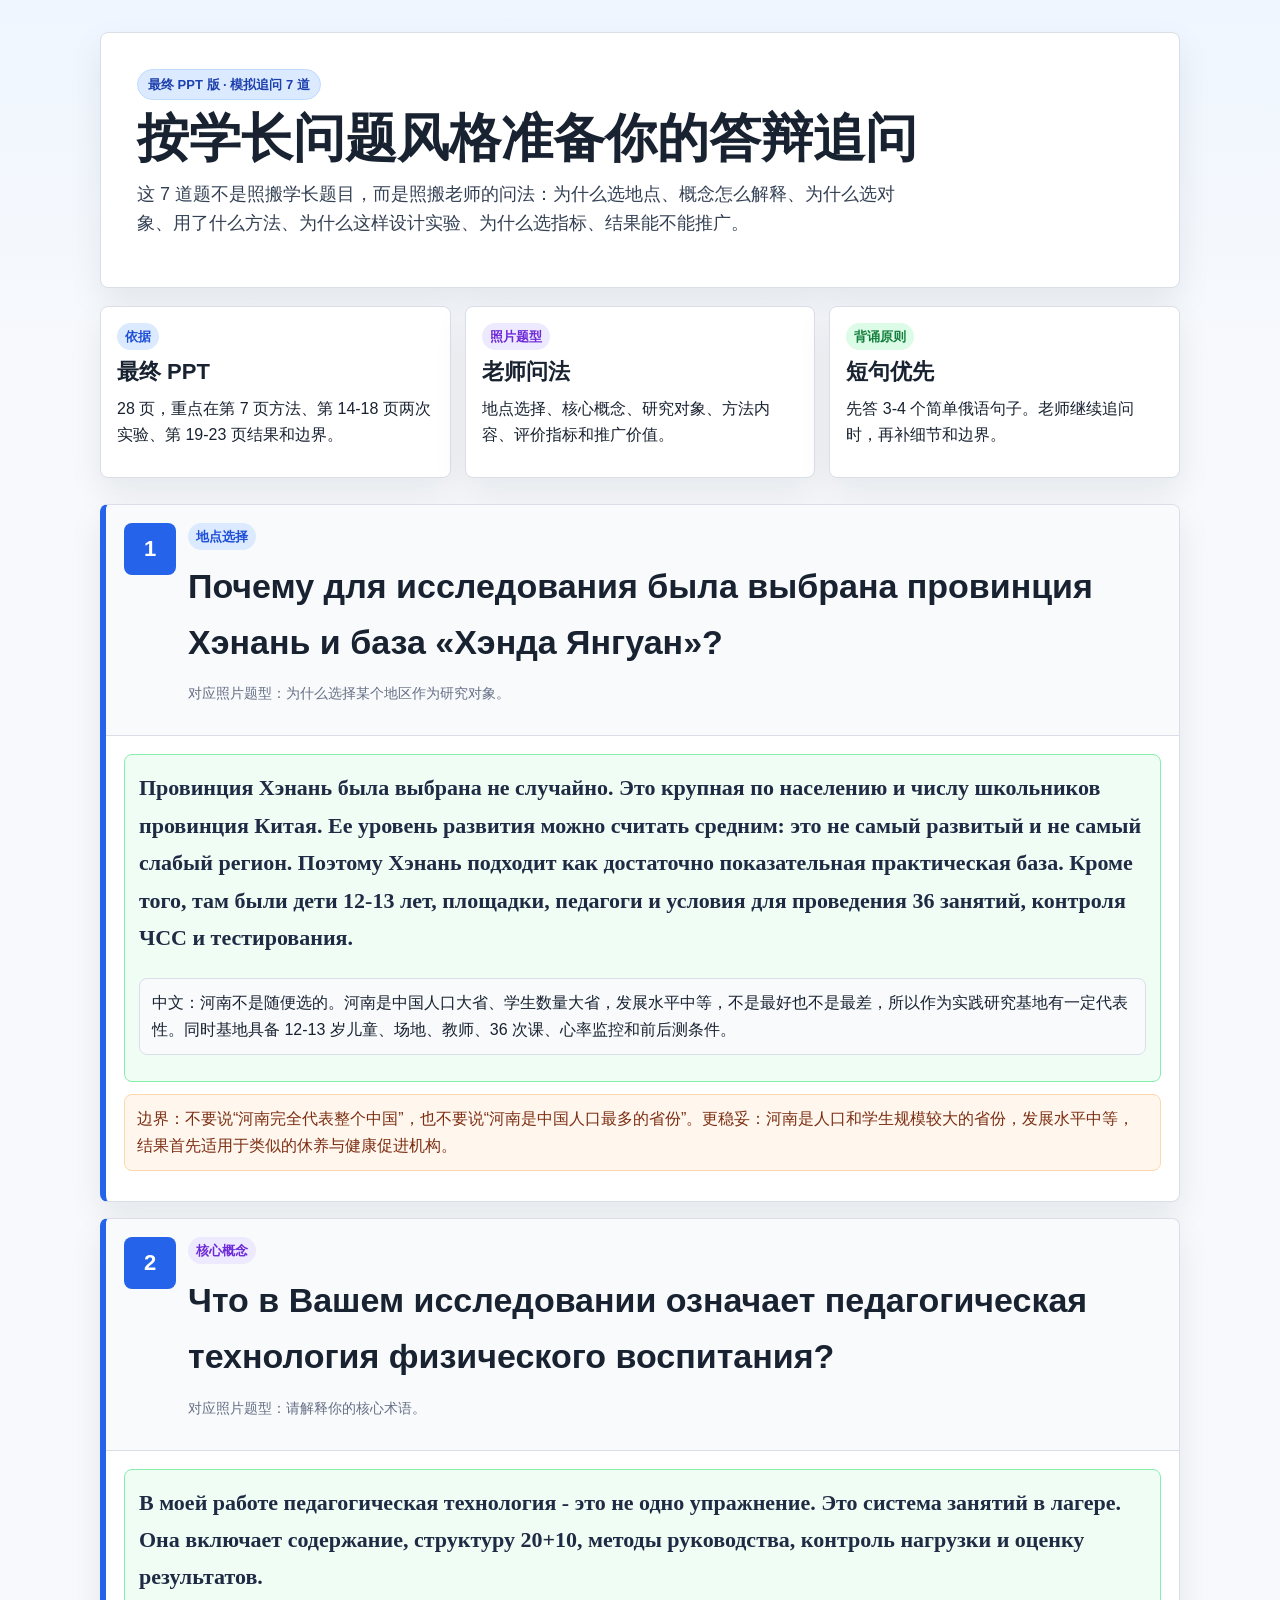
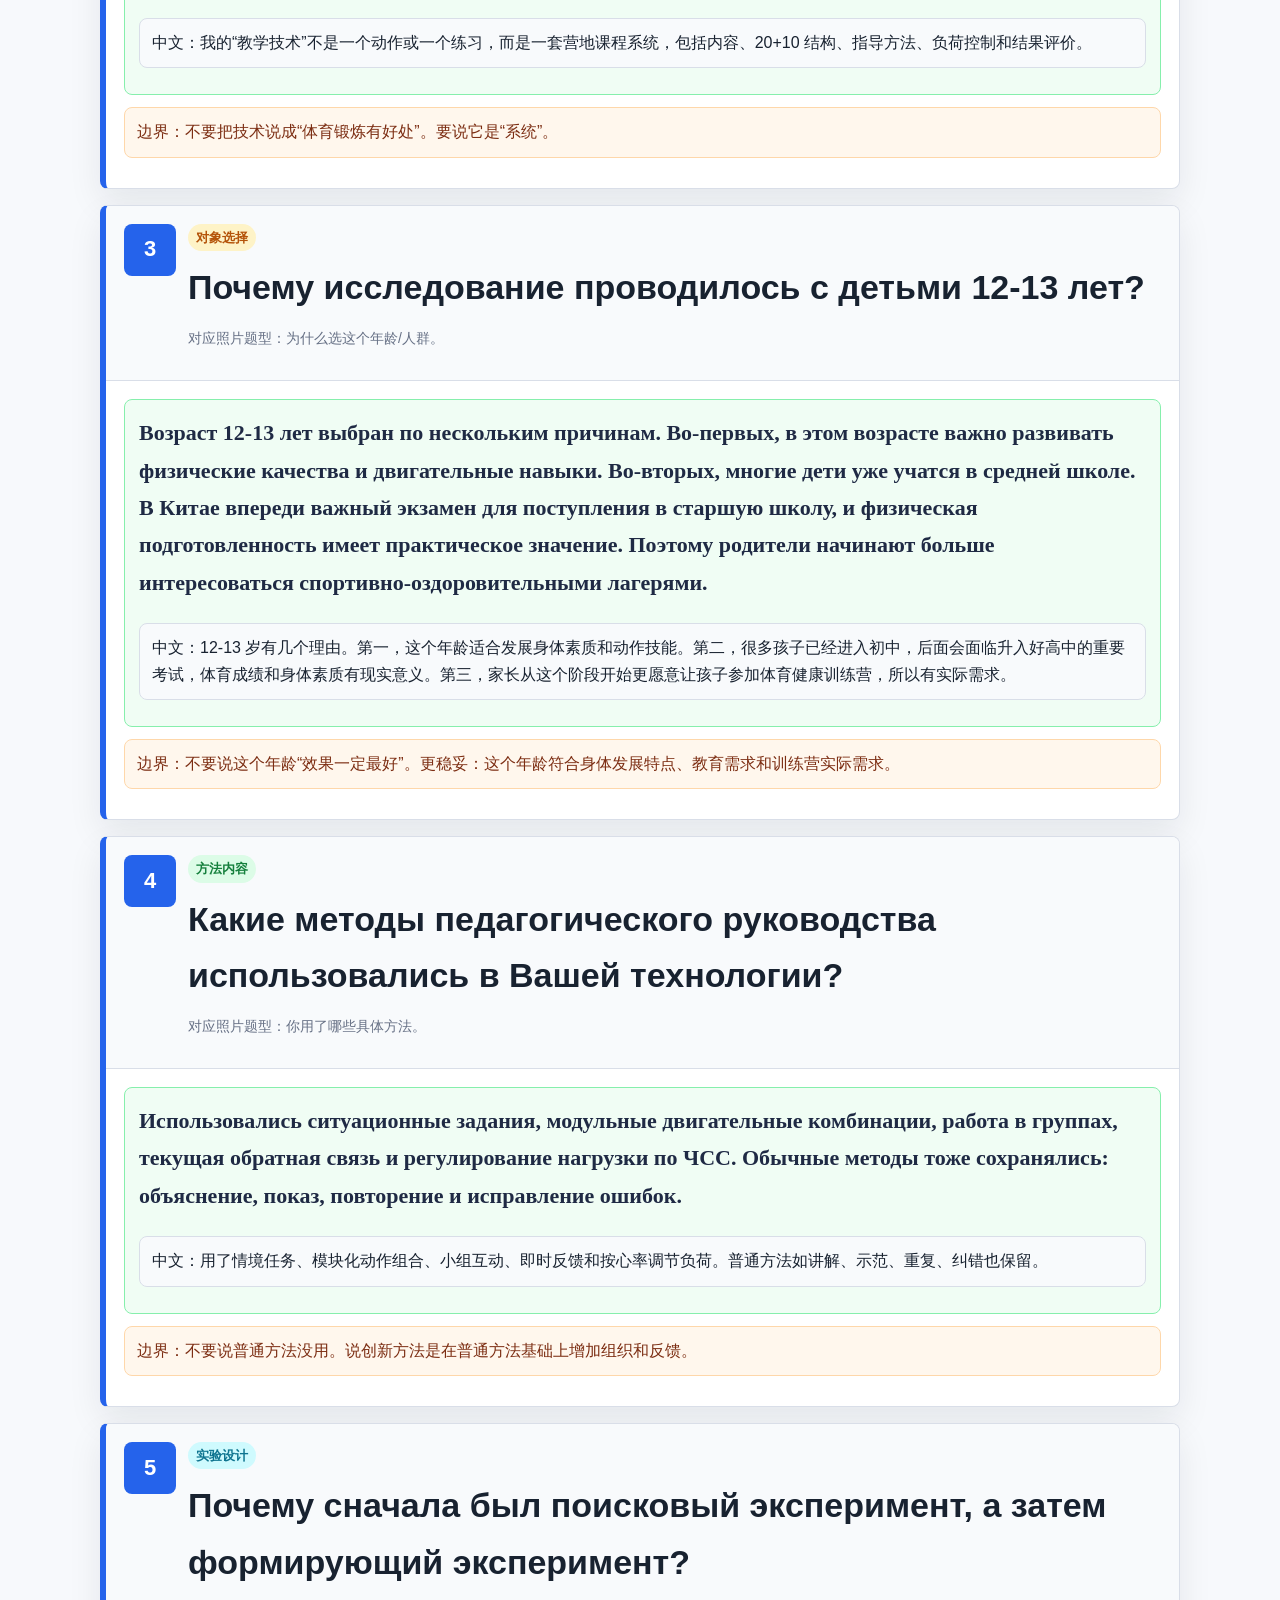
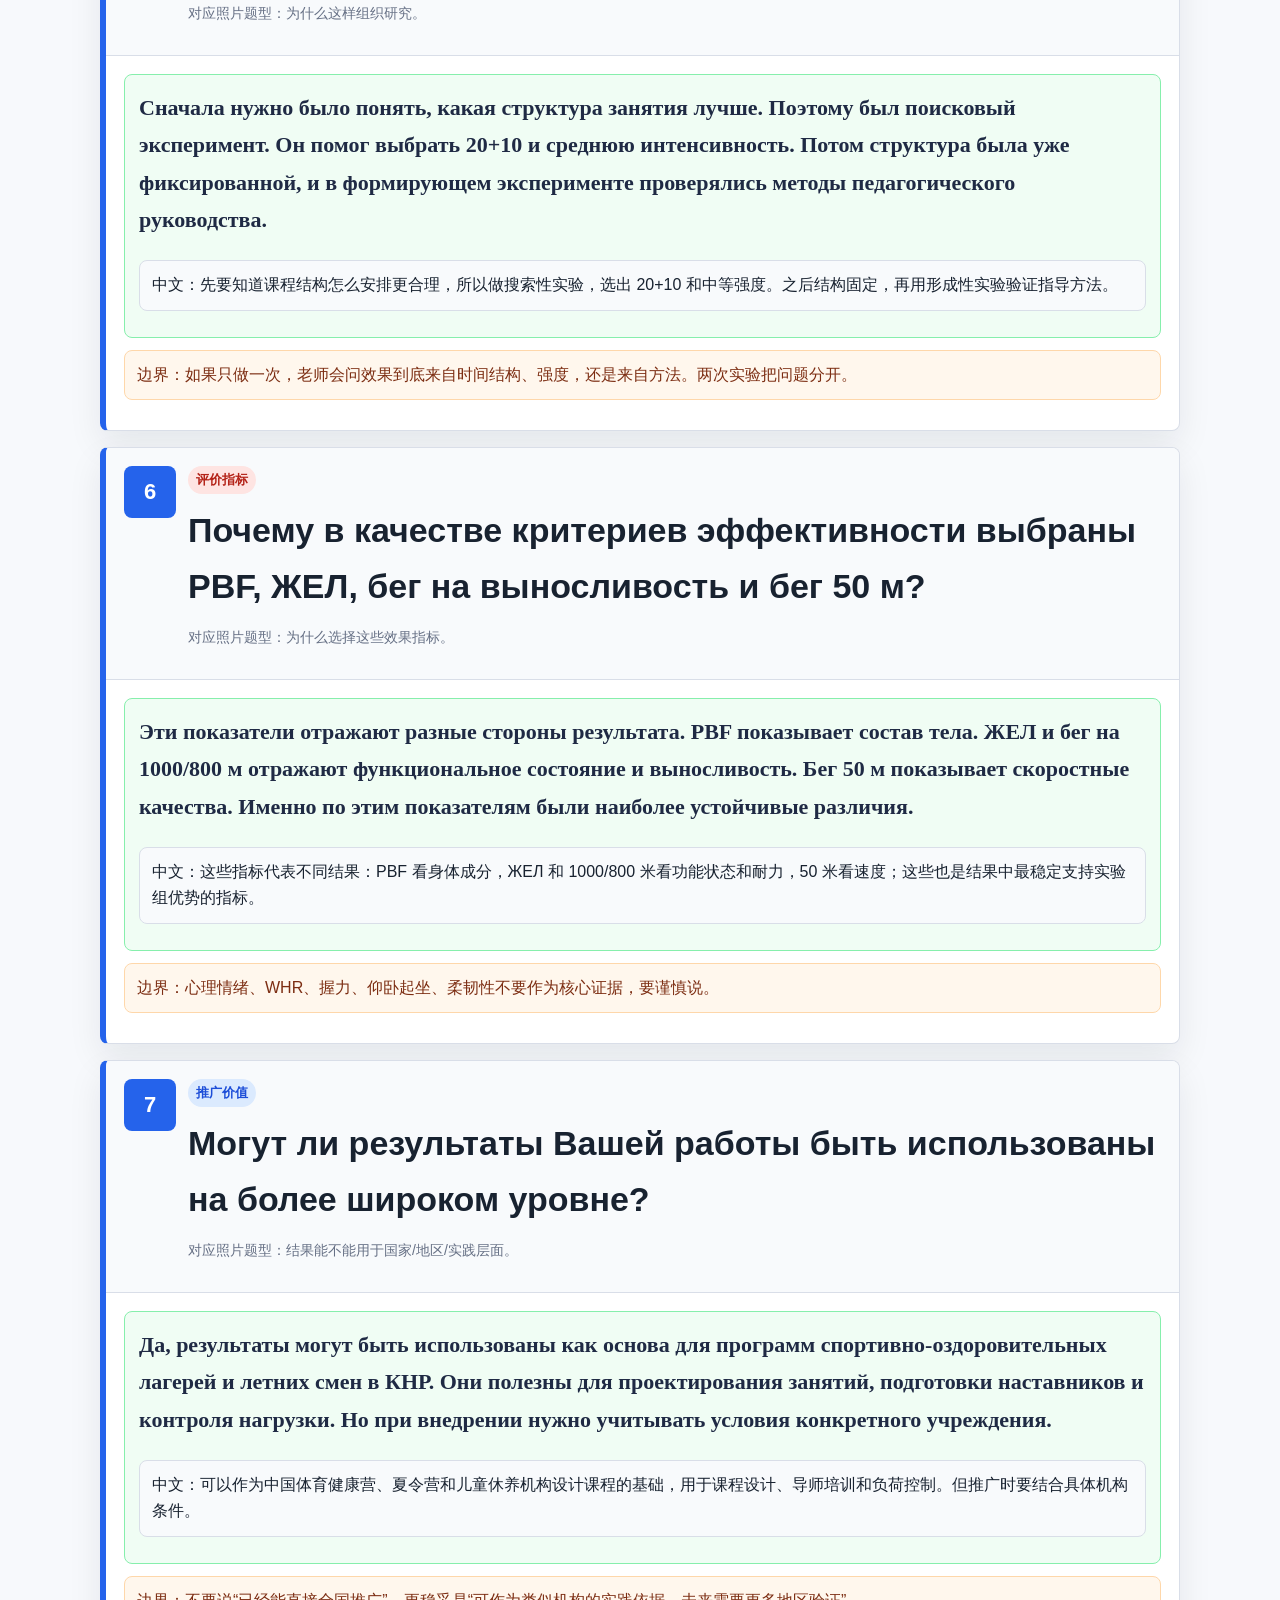
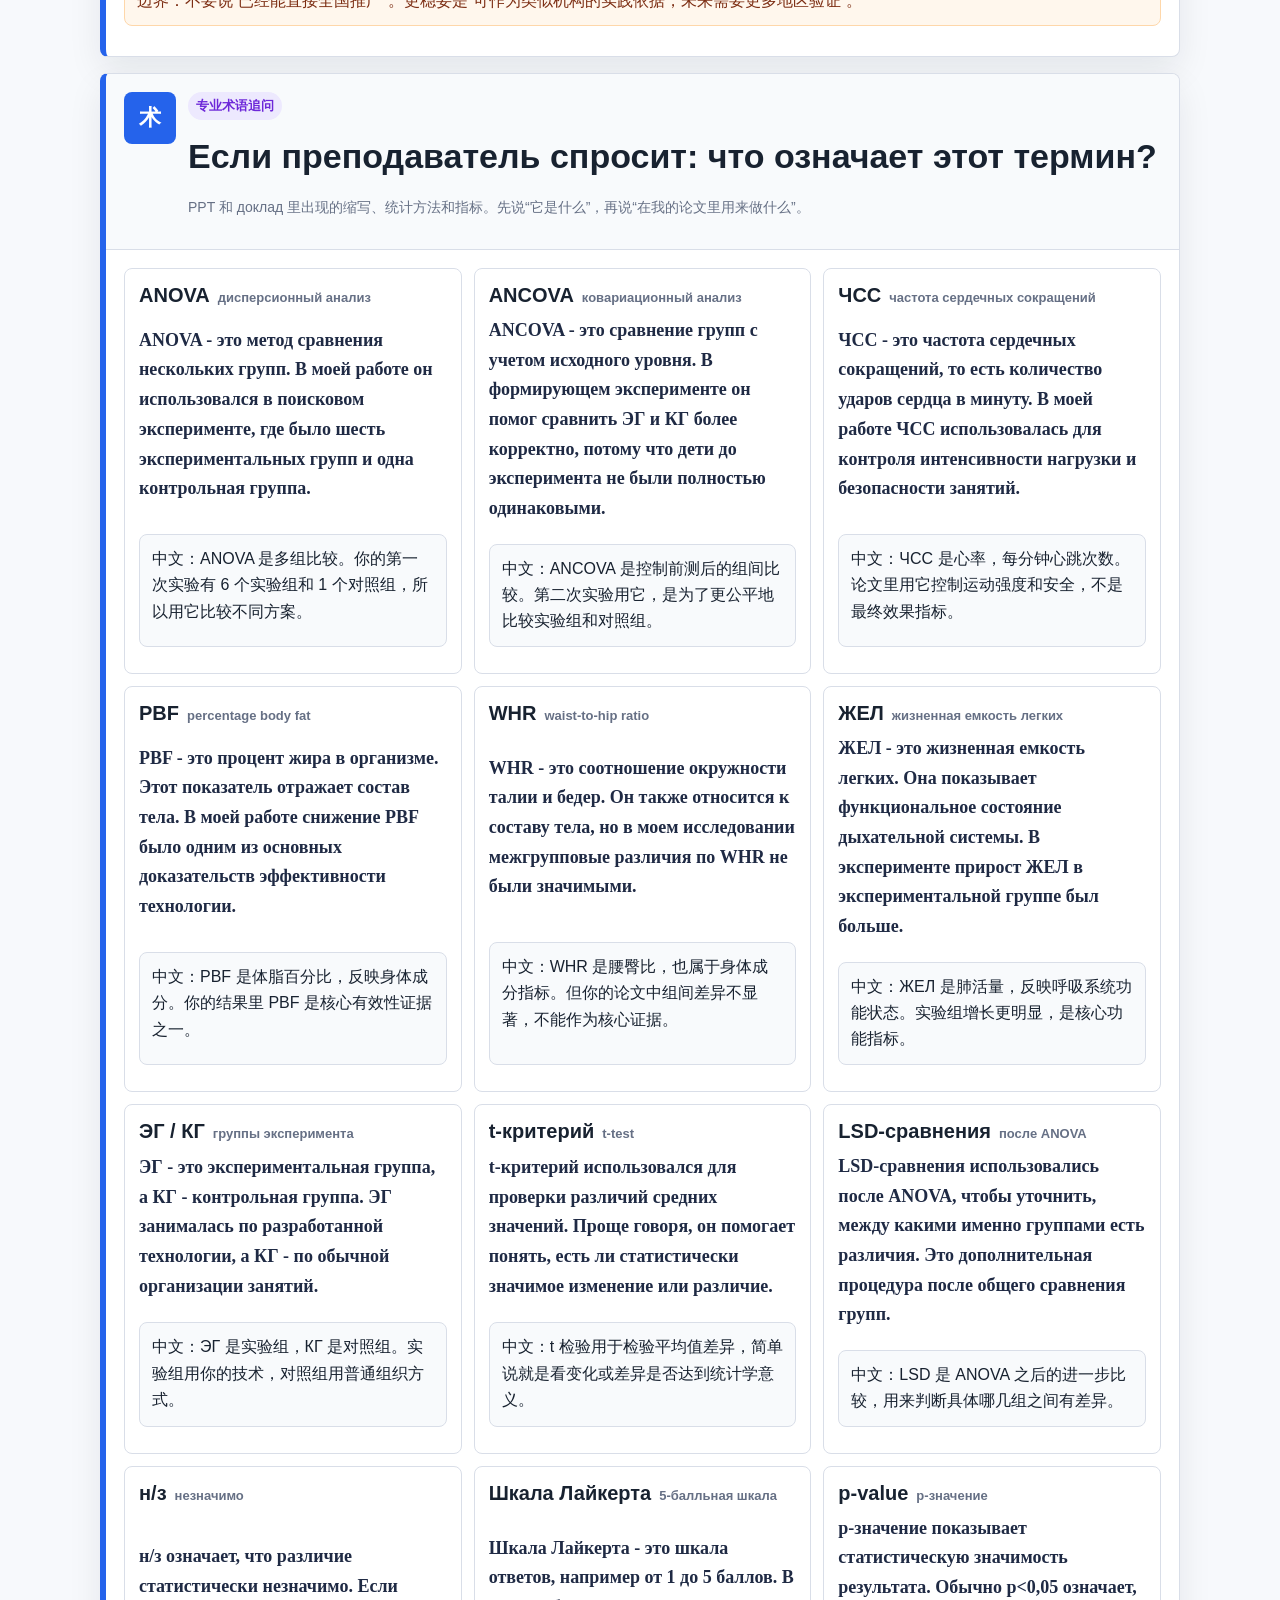
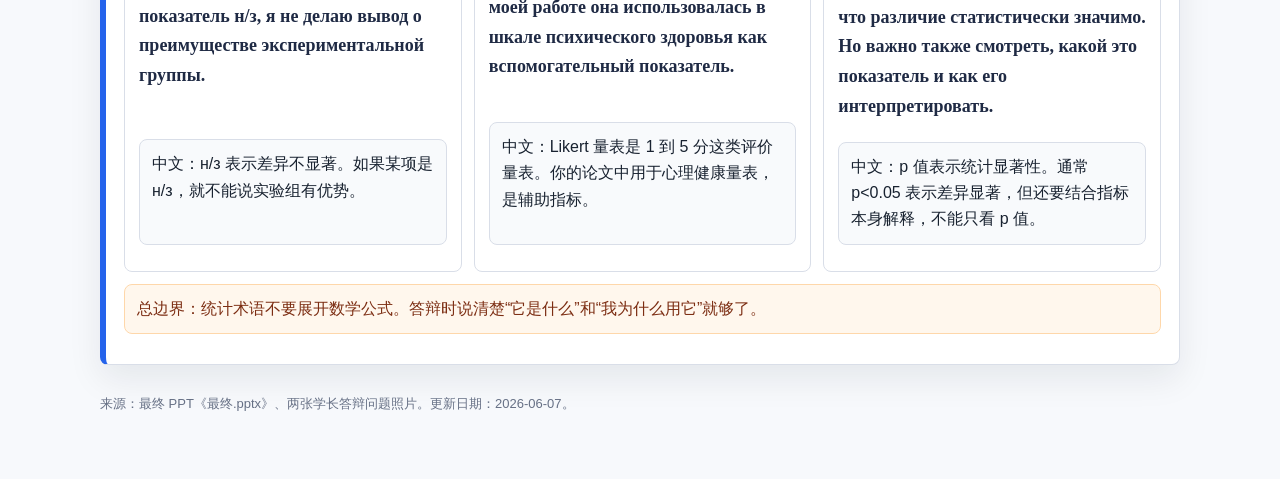
==== final-defense-7-questions.html @ 5ba5c108 "Add final defense questions page" ====
<!doctype html>
<html lang="zh-CN">
<head>
  <meta charset="utf-8">
  <meta name="viewport" content="width=device-width, initial-scale=1">
  <title>最终答辩 7 问 | 王宁</title>
  <style>
    :root {
      --ink: #182230;
      --muted: #667085;
      --line: #d9dee8;
      --paper: #f7f9fc;
      --panel: #ffffff;
      --blue: #2563eb;
      --blue-soft: #dbeafe;
      --green: #15803d;
      --green-soft: #dcfce7;
      --amber: #b45309;
      --amber-soft: #fef3c7;
      --red: #b42318;
      --red-soft: #fee4e2;
      --violet: #6d28d9;
      --violet-soft: #ede9fe;
      --cyan: #0e7490;
      --cyan-soft: #cffafe;
      --radius: 8px;
      --shadow: 0 14px 34px rgba(15, 23, 42, 0.08);
    }

    * { box-sizing: border-box; }
    body {
      margin: 0;
      color: var(--ink);
      background: linear-gradient(180deg, #eff6ff, var(--paper) 360px);
      font-family: -apple-system, BlinkMacSystemFont, "Segoe UI", "Noto Sans SC", "Microsoft YaHei", Arial, sans-serif;
      line-height: 1.65;
    }

    main {
      width: min(1080px, calc(100% - 32px));
      margin: 0 auto;
      padding: 32px 0 64px;
    }

    .hero, .card, .question {
      background: var(--panel);
      border: 1px solid var(--line);
      border-radius: var(--radius);
      box-shadow: var(--shadow);
    }

    .hero {
      padding: clamp(22px, 4vw, 36px);
      margin-bottom: 18px;
    }

    h1 {
      margin: 10px 0 12px;
      font-size: clamp(32px, 5vw, 52px);
      line-height: 1.1;
      letter-spacing: 0;
    }

    h2 {
      margin: 0 0 12px;
      font-size: clamp(24px, 3vw, 34px);
      letter-spacing: 0;
    }

    h3 {
      margin: 0 0 10px;
      font-size: 22px;
      line-height: 1.25;
      letter-spacing: 0;
    }

    p { margin: 0 0 12px; }

    .eyebrow, .tag {
      display: inline-flex;
      align-items: center;
      width: fit-content;
      border-radius: 999px;
      font-size: 13px;
      font-weight: 900;
    }

    .eyebrow {
      padding: 4px 10px;
      color: #1e40af;
      background: var(--blue-soft);
      border: 1px solid #bfdbfe;
    }

    .lead {
      max-width: 78ch;
      font-size: 18px;
      color: #344054;
    }

    .grid {
      display: grid;
      grid-template-columns: repeat(12, minmax(0, 1fr));
      gap: 14px;
    }

    .card {
      padding: 16px;
    }

    .card.span-4 { grid-column: span 4; }
    .card.span-12 { grid-column: span 12; }

    .tag {
      padding: 3px 8px;
      margin-bottom: 8px;
    }

    .tag.blue { color: #1d4ed8; background: var(--blue-soft); }
    .tag.green { color: var(--green); background: var(--green-soft); }
    .tag.amber { color: var(--amber); background: var(--amber-soft); }
    .tag.red { color: var(--red); background: var(--red-soft); }
    .tag.violet { color: var(--violet); background: var(--violet-soft); }
    .tag.cyan { color: var(--cyan); background: var(--cyan-soft); }

    .source-map {
      margin: 18px 0 26px;
    }

    .questions {
      display: grid;
      gap: 16px;
    }

    .question {
      overflow: hidden;
      border-left: 6px solid var(--blue);
    }

    .q-head {
      display: grid;
      gap: 12px;
      grid-template-columns: 52px minmax(0, 1fr);
      padding: 18px;
      background: #f8fafc;
      border-bottom: 1px solid var(--line);
    }

    .num {
      width: 52px;
      height: 52px;
      display: grid;
      place-items: center;
      color: white;
      background: var(--blue);
      border-radius: var(--radius);
      font-size: 22px;
      font-weight: 900;
    }

    .q-body {
      display: grid;
      gap: 12px;
      padding: 18px;
    }

    .ru {
      font-family: Georgia, "Times New Roman", serif;
      font-size: 22px;
      font-weight: 700;
      line-height: 1.7;
      color: #1f2a44;
    }

    .script {
      display: grid;
      gap: 10px;
      padding: 14px;
      border: 1px solid #86efac;
      border-radius: var(--radius);
      background: #f0fdf4;
    }

    .zh, .safe {
      padding: 11px 12px;
      border-radius: var(--radius);
      background: #f8fafc;
      border: 1px solid var(--line);
    }

    .safe {
      border-color: #fed7aa;
      background: #fff7ed;
      color: #7c2d12;
    }

    .mini {
      color: var(--muted);
      font-size: 14px;
    }

    .term-grid {
      display: grid;
      grid-template-columns: repeat(auto-fit, minmax(280px, 1fr));
      gap: 12px;
    }

    .term {
      display: grid;
      gap: 8px;
      padding: 14px;
      border: 1px solid var(--line);
      border-radius: var(--radius);
      background: #fff;
    }

    .term h3 {
      display: flex;
      gap: 8px;
      align-items: baseline;
      margin: 0;
      font-size: 20px;
    }

    .term h3 span {
      color: var(--muted);
      font-size: 13px;
      font-weight: 700;
    }

    .term .ru {
      font-size: 18px;
      line-height: 1.65;
    }

    .footer {
      margin-top: 28px;
      color: var(--muted);
      font-size: 13px;
    }

    @media (max-width: 760px) {
      main { width: min(100% - 20px, 1080px); padding-top: 18px; }
      .card.span-4 { grid-column: span 12; }
      .q-head { grid-template-columns: 1fr; }
    }
  </style>
</head>
<body>
  <main>
    <section class="hero">
      <span class="eyebrow">最终 PPT 版 · 模拟追问 7 道</span>
      <h1>按学长问题风格准备你的答辩追问</h1>
      <p class="lead">
        这 7 道题不是照搬学长题目，而是照搬老师的问法：为什么选地点、概念怎么解释、为什么选对象、用了什么方法、为什么这样设计实验、为什么选指标、结果能不能推广。
      </p>
    </section>

    <section class="source-map grid">
      <div class="card span-4">
        <span class="tag blue">依据</span>
        <h3>最终 PPT</h3>
        <p>28 页，重点在第 7 页方法、第 14-18 页两次实验、第 19-23 页结果和边界。</p>
      </div>
      <div class="card span-4">
        <span class="tag violet">照片题型</span>
        <h3>老师问法</h3>
        <p>地点选择、核心概念、研究对象、方法内容、评价指标和推广价值。</p>
      </div>
      <div class="card span-4">
        <span class="tag green">背诵原则</span>
        <h3>短句优先</h3>
        <p>先答 3-4 个简单俄语句子。老师继续追问时，再补细节和边界。</p>
      </div>
    </section>

    <section class="questions">
      <article class="question">
        <div class="q-head">
          <div class="num">1</div>
          <div>
            <span class="tag blue">地点选择</span>
            <h2>Почему для исследования была выбрана провинция Хэнань и база «Хэнда Янгуан»?</h2>
            <p class="mini">对应照片题型：为什么选择某个地区作为研究对象。</p>
          </div>
        </div>
        <div class="q-body">
          <div class="script">
            <p class="ru">Провинция Хэнань была выбрана не случайно. Это крупная по населению и числу школьников провинция Китая. Ее уровень развития можно считать средним: это не самый развитый и не самый слабый регион. Поэтому Хэнань подходит как достаточно показательная практическая база. Кроме того, там были дети 12-13 лет, площадки, педагоги и условия для проведения 36 занятий, контроля ЧСС и тестирования.</p>
            <p class="zh">中文：河南不是随便选的。河南是中国人口大省、学生数量大省，发展水平中等，不是最好也不是最差，所以作为实践研究基地有一定代表性。同时基地具备 12-13 岁儿童、场地、教师、36 次课、心率监控和前后测条件。</p>
          </div>
          <p class="safe">边界：不要说“河南完全代表整个中国”，也不要说“河南是中国人口最多的省份”。更稳妥：河南是人口和学生规模较大的省份，发展水平中等，结果首先适用于类似的休养与健康促进机构。</p>
        </div>
      </article>

      <article class="question">
        <div class="q-head">
          <div class="num">2</div>
          <div>
            <span class="tag violet">核心概念</span>
            <h2>Что в Вашем исследовании означает педагогическая технология физического воспитания?</h2>
            <p class="mini">对应照片题型：请解释你的核心术语。</p>
          </div>
        </div>
        <div class="q-body">
          <div class="script">
            <p class="ru">В моей работе педагогическая технология - это не одно упражнение. Это система занятий в лагере. Она включает содержание, структуру 20+10, методы руководства, контроль нагрузки и оценку результатов.</p>
            <p class="zh">中文：我的“教学技术”不是一个动作或一个练习，而是一套营地课程系统，包括内容、20+10 结构、指导方法、负荷控制和结果评价。</p>
          </div>
          <p class="safe">边界：不要把技术说成“体育锻炼有好处”。要说它是“系统”。</p>
        </div>
      </article>

      <article class="question">
        <div class="q-head">
          <div class="num">3</div>
          <div>
            <span class="tag amber">对象选择</span>
            <h2>Почему исследование проводилось с детьми 12-13 лет?</h2>
            <p class="mini">对应照片题型：为什么选这个年龄/人群。</p>
          </div>
        </div>
        <div class="q-body">
          <div class="script">
            <p class="ru">Возраст 12-13 лет выбран по нескольким причинам. Во-первых, в этом возрасте важно развивать физические качества и двигательные навыки. Во-вторых, многие дети уже учатся в средней школе. В Китае впереди важный экзамен для поступления в старшую школу, и физическая подготовленность имеет практическое значение. Поэтому родители начинают больше интересоваться спортивно-оздоровительными лагерями.</p>
            <p class="zh">中文：12-13 岁有几个理由。第一，这个年龄适合发展身体素质和动作技能。第二，很多孩子已经进入初中，后面会面临升入好高中的重要考试，体育成绩和身体素质有现实意义。第三，家长从这个阶段开始更愿意让孩子参加体育健康训练营，所以有实际需求。</p>
          </div>
          <p class="safe">边界：不要说这个年龄“效果一定最好”。更稳妥：这个年龄符合身体发展特点、教育需求和训练营实际需求。</p>
        </div>
      </article>

      <article class="question">
        <div class="q-head">
          <div class="num">4</div>
          <div>
            <span class="tag green">方法内容</span>
            <h2>Какие методы педагогического руководства использовались в Вашей технологии?</h2>
            <p class="mini">对应照片题型：你用了哪些具体方法。</p>
          </div>
        </div>
        <div class="q-body">
          <div class="script">
            <p class="ru">Использовались ситуационные задания, модульные двигательные комбинации, работа в группах, текущая обратная связь и регулирование нагрузки по ЧСС. Обычные методы тоже сохранялись: объяснение, показ, повторение и исправление ошибок.</p>
            <p class="zh">中文：用了情境任务、模块化动作组合、小组互动、即时反馈和按心率调节负荷。普通方法如讲解、示范、重复、纠错也保留。</p>
          </div>
          <p class="safe">边界：不要说普通方法没用。说创新方法是在普通方法基础上增加组织和反馈。</p>
        </div>
      </article>

      <article class="question">
        <div class="q-head">
          <div class="num">5</div>
          <div>
            <span class="tag cyan">实验设计</span>
            <h2>Почему сначала был поисковый эксперимент, а затем формирующий эксперимент?</h2>
            <p class="mini">对应照片题型：为什么这样组织研究。</p>
          </div>
        </div>
        <div class="q-body">
          <div class="script">
            <p class="ru">Сначала нужно было понять, какая структура занятия лучше. Поэтому был поисковый эксперимент. Он помог выбрать 20+10 и среднюю интенсивность. Потом структура была уже фиксированной, и в формирующем эксперименте проверялись методы педагогического руководства.</p>
            <p class="zh">中文：先要知道课程结构怎么安排更合理，所以做搜索性实验，选出 20+10 和中等强度。之后结构固定，再用形成性实验验证指导方法。</p>
          </div>
          <p class="safe">边界：如果只做一次，老师会问效果到底来自时间结构、强度，还是来自方法。两次实验把问题分开。</p>
        </div>
      </article>

      <article class="question">
        <div class="q-head">
          <div class="num">6</div>
          <div>
            <span class="tag red">评价指标</span>
            <h2>Почему в качестве критериев эффективности выбраны PBF, ЖЕЛ, бег на выносливость и бег 50 м?</h2>
            <p class="mini">对应照片题型：为什么选择这些效果指标。</p>
          </div>
        </div>
        <div class="q-body">
          <div class="script">
            <p class="ru">Эти показатели отражают разные стороны результата. PBF показывает состав тела. ЖЕЛ и бег на 1000/800 м отражают функциональное состояние и выносливость. Бег 50 м показывает скоростные качества. Именно по этим показателям были наиболее устойчивые различия.</p>
            <p class="zh">中文：这些指标代表不同结果：PBF 看身体成分，ЖЕЛ 和 1000/800 米看功能状态和耐力，50 米看速度；这些也是结果中最稳定支持实验组优势的指标。</p>
          </div>
          <p class="safe">边界：心理情绪、WHR、握力、仰卧起坐、柔韧性不要作为核心证据，要谨慎说。</p>
        </div>
      </article>

      <article class="question">
        <div class="q-head">
          <div class="num">7</div>
          <div>
            <span class="tag blue">推广价值</span>
            <h2>Могут ли результаты Вашей работы быть использованы на более широком уровне?</h2>
            <p class="mini">对应照片题型：结果能不能用于国家/地区/实践层面。</p>
          </div>
        </div>
        <div class="q-body">
          <div class="script">
            <p class="ru">Да, результаты могут быть использованы как основа для программ спортивно-оздоровительных лагерей и летних смен в КНР. Они полезны для проектирования занятий, подготовки наставников и контроля нагрузки. Но при внедрении нужно учитывать условия конкретного учреждения.</p>
            <p class="zh">中文：可以作为中国体育健康营、夏令营和儿童休养机构设计课程的基础，用于课程设计、导师培训和负荷控制。但推广时要结合具体机构条件。</p>
          </div>
          <p class="safe">边界：不要说“已经能直接全国推广”。更稳妥是“可作为类似机构的实践依据，未来需要更多地区验证”。</p>
        </div>
      </article>

      <article class="question">
        <div class="q-head">
          <div class="num">术</div>
          <div>
            <span class="tag violet">专业术语追问</span>
            <h2>Если преподаватель спросит: что означает этот термин?</h2>
            <p class="mini">PPT 和 доклад 里出现的缩写、统计方法和指标。先说“它是什么”，再说“在我的论文里用来做什么”。</p>
          </div>
        </div>
        <div class="q-body">
          <div class="term-grid">
            <div class="term">
              <h3>ANOVA <span>дисперсионный анализ</span></h3>
              <p class="ru">ANOVA - это метод сравнения нескольких групп. В моей работе он использовался в поисковом эксперименте, где было шесть экспериментальных групп и одна контрольная группа.</p>
              <p class="zh">中文：ANOVA 是多组比较。你的第一次实验有 6 个实验组和 1 个对照组，所以用它比较不同方案。</p>
            </div>

            <div class="term">
              <h3>ANCOVA <span>ковариационный анализ</span></h3>
              <p class="ru">ANCOVA - это сравнение групп с учетом исходного уровня. В формирующем эксперименте он помог сравнить ЭГ и КГ более корректно, потому что дети до эксперимента не были полностью одинаковыми.</p>
              <p class="zh">中文：ANCOVA 是控制前测后的组间比较。第二次实验用它，是为了更公平地比较实验组和对照组。</p>
            </div>

            <div class="term">
              <h3>ЧСС <span>частота сердечных сокращений</span></h3>
              <p class="ru">ЧСС - это частота сердечных сокращений, то есть количество ударов сердца в минуту. В моей работе ЧСС использовалась для контроля интенсивности нагрузки и безопасности занятий.</p>
              <p class="zh">中文：ЧСС 是心率，每分钟心跳次数。论文里用它控制运动强度和安全，不是最终效果指标。</p>
            </div>

            <div class="term">
              <h3>PBF <span>percentage body fat</span></h3>
              <p class="ru">PBF - это процент жира в организме. Этот показатель отражает состав тела. В моей работе снижение PBF было одним из основных доказательств эффективности технологии.</p>
              <p class="zh">中文：PBF 是体脂百分比，反映身体成分。你的结果里 PBF 是核心有效性证据之一。</p>
            </div>

            <div class="term">
              <h3>WHR <span>waist-to-hip ratio</span></h3>
              <p class="ru">WHR - это соотношение окружности талии и бедер. Он также относится к составу тела, но в моем исследовании межгрупповые различия по WHR не были значимыми.</p>
              <p class="zh">中文：WHR 是腰臀比，也属于身体成分指标。但你的论文中组间差异不显著，不能作为核心证据。</p>
            </div>

            <div class="term">
              <h3>ЖЕЛ <span>жизненная емкость легких</span></h3>
              <p class="ru">ЖЕЛ - это жизненная емкость легких. Она показывает функциональное состояние дыхательной системы. В эксперименте прирост ЖЕЛ в экспериментальной группе был больше.</p>
              <p class="zh">中文：ЖЕЛ 是肺活量，反映呼吸系统功能状态。实验组增长更明显，是核心功能指标。</p>
            </div>

            <div class="term">
              <h3>ЭГ / КГ <span>группы эксперимента</span></h3>
              <p class="ru">ЭГ - это экспериментальная группа, а КГ - контрольная группа. ЭГ занималась по разработанной технологии, а КГ - по обычной организации занятий.</p>
              <p class="zh">中文：ЭГ 是实验组，КГ 是对照组。实验组用你的技术，对照组用普通组织方式。</p>
            </div>

            <div class="term">
              <h3>t-критерий <span>t-test</span></h3>
              <p class="ru">t-критерий использовался для проверки различий средних значений. Проще говоря, он помогает понять, есть ли статистически значимое изменение или различие.</p>
              <p class="zh">中文：t 检验用于检验平均值差异，简单说就是看变化或差异是否达到统计学意义。</p>
            </div>

            <div class="term">
              <h3>LSD-сравнения <span>после ANOVA</span></h3>
              <p class="ru">LSD-сравнения использовались после ANOVA, чтобы уточнить, между какими именно группами есть различия. Это дополнительная процедура после общего сравнения групп.</p>
              <p class="zh">中文：LSD 是 ANOVA 之后的进一步比较，用来判断具体哪几组之间有差异。</p>
            </div>

            <div class="term">
              <h3>н/з <span>незначимо</span></h3>
              <p class="ru">н/з означает, что различие статистически незначимо. Если показатель н/з, я не делаю вывод о преимуществе экспериментальной группы.</p>
              <p class="zh">中文：н/з 表示差异不显著。如果某项是 н/з，就不能说实验组有优势。</p>
            </div>

            <div class="term">
              <h3>Шкала Лайкерта <span>5-балльная шкала</span></h3>
              <p class="ru">Шкала Лайкерта - это шкала ответов, например от 1 до 5 баллов. В моей работе она использовалась в шкале психического здоровья как вспомогательный показатель.</p>
              <p class="zh">中文：Likert 量表是 1 到 5 分这类评价量表。你的论文中用于心理健康量表，是辅助指标。</p>
            </div>

            <div class="term">
              <h3>p-value <span>p-значение</span></h3>
              <p class="ru">p-значение показывает статистическую значимость результата. Обычно p&lt;0,05 означает, что различие статистически значимо. Но важно также смотреть, какой это показатель и как его интерпретировать.</p>
              <p class="zh">中文：p 值表示统计显著性。通常 p&lt;0.05 表示差异显著，但还要结合指标本身解释，不能只看 p 值。</p>
            </div>
          </div>
          <p class="safe">总边界：统计术语不要展开数学公式。答辩时说清楚“它是什么”和“我为什么用它”就够了。</p>
        </div>
      </article>
    </section>

    <div class="footer">
      来源：最终 PPT《最终.pptx》、两张学长答辩问题照片。更新日期：2026-06-07。
    </div>
  </main>
</body>
</html>
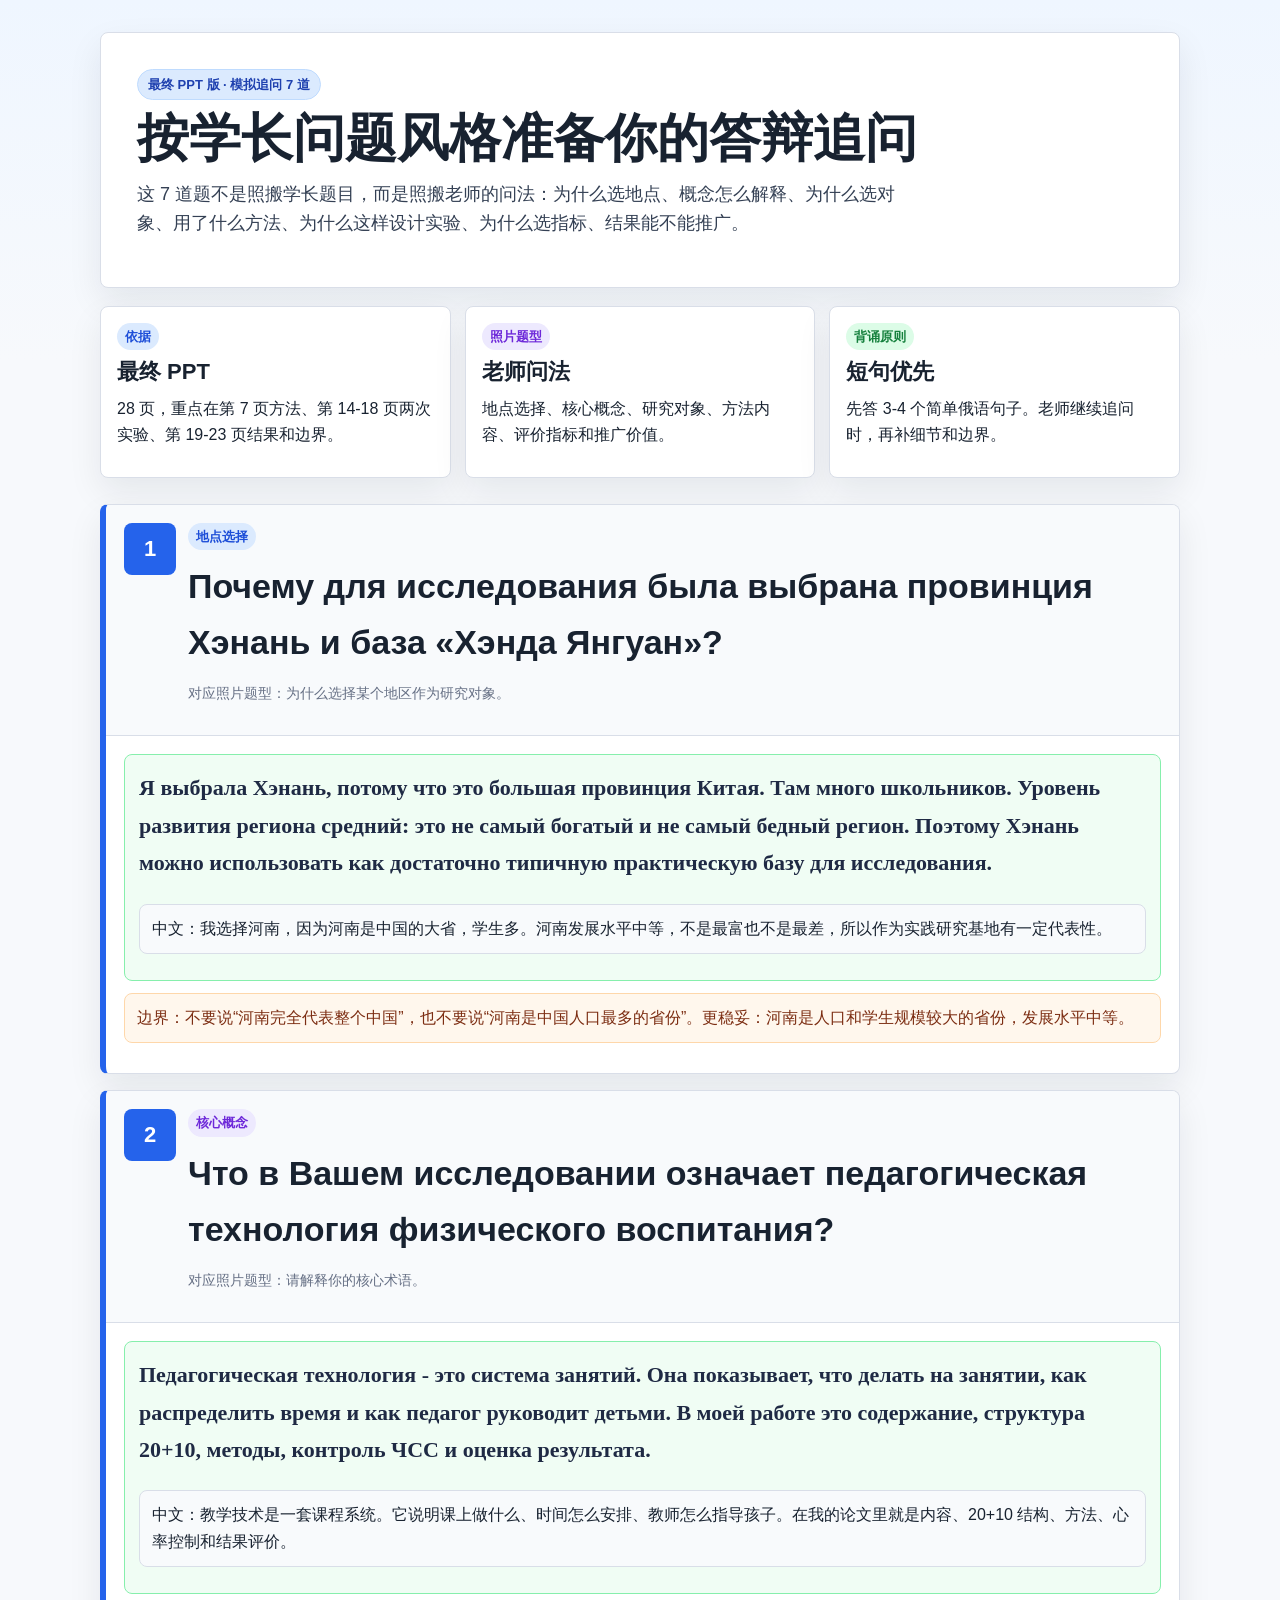
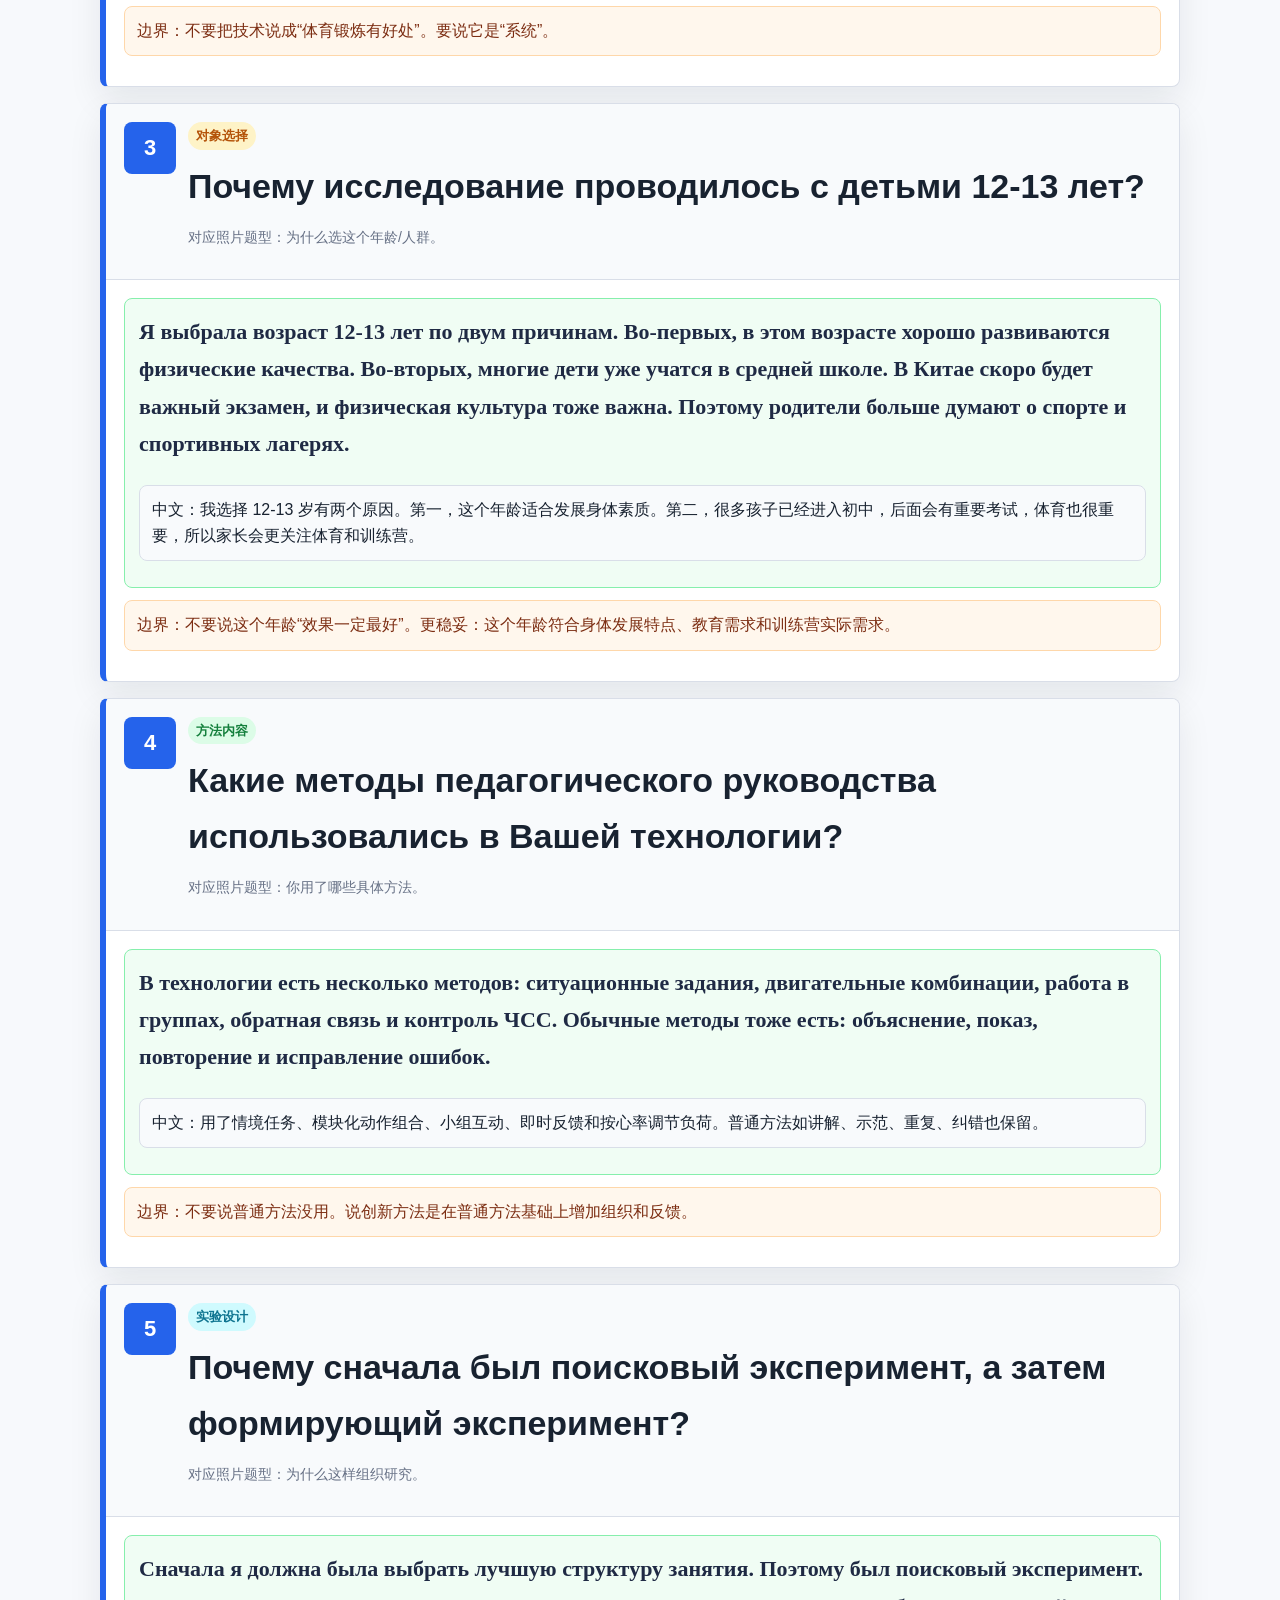
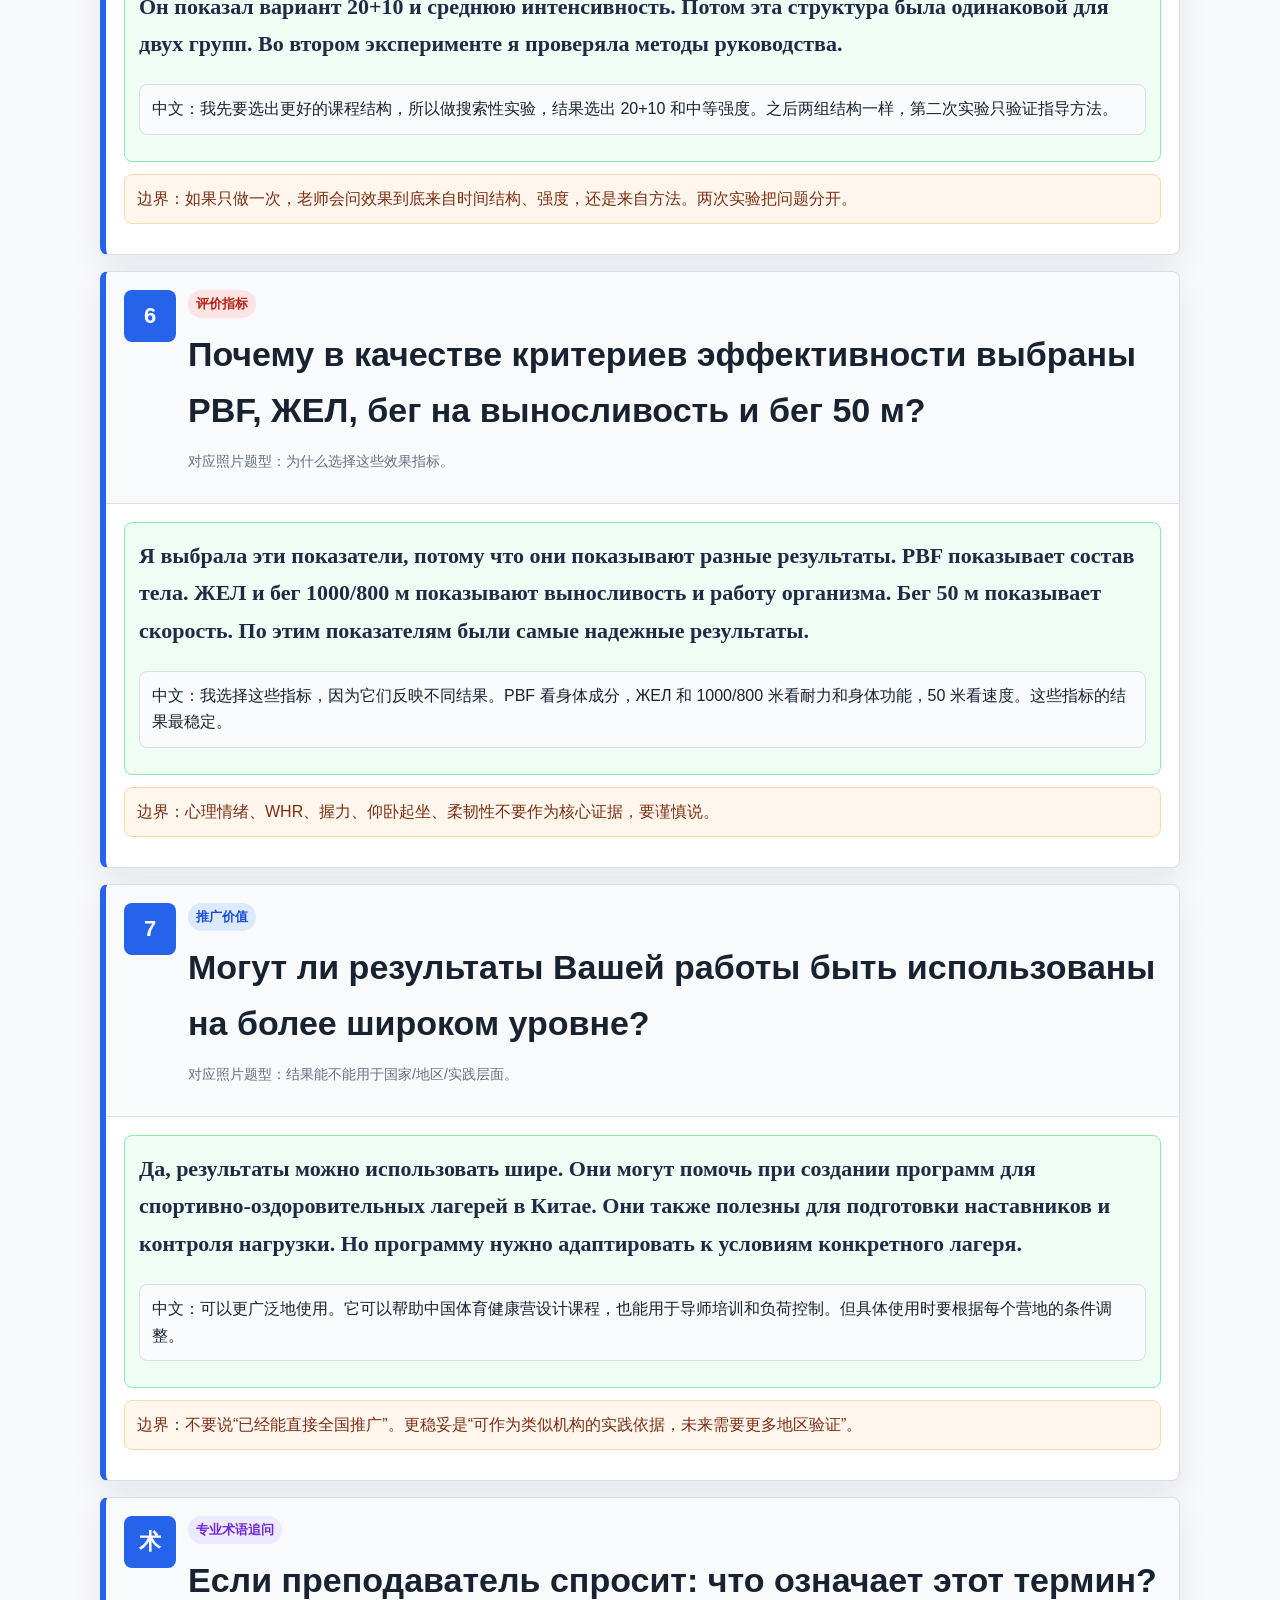
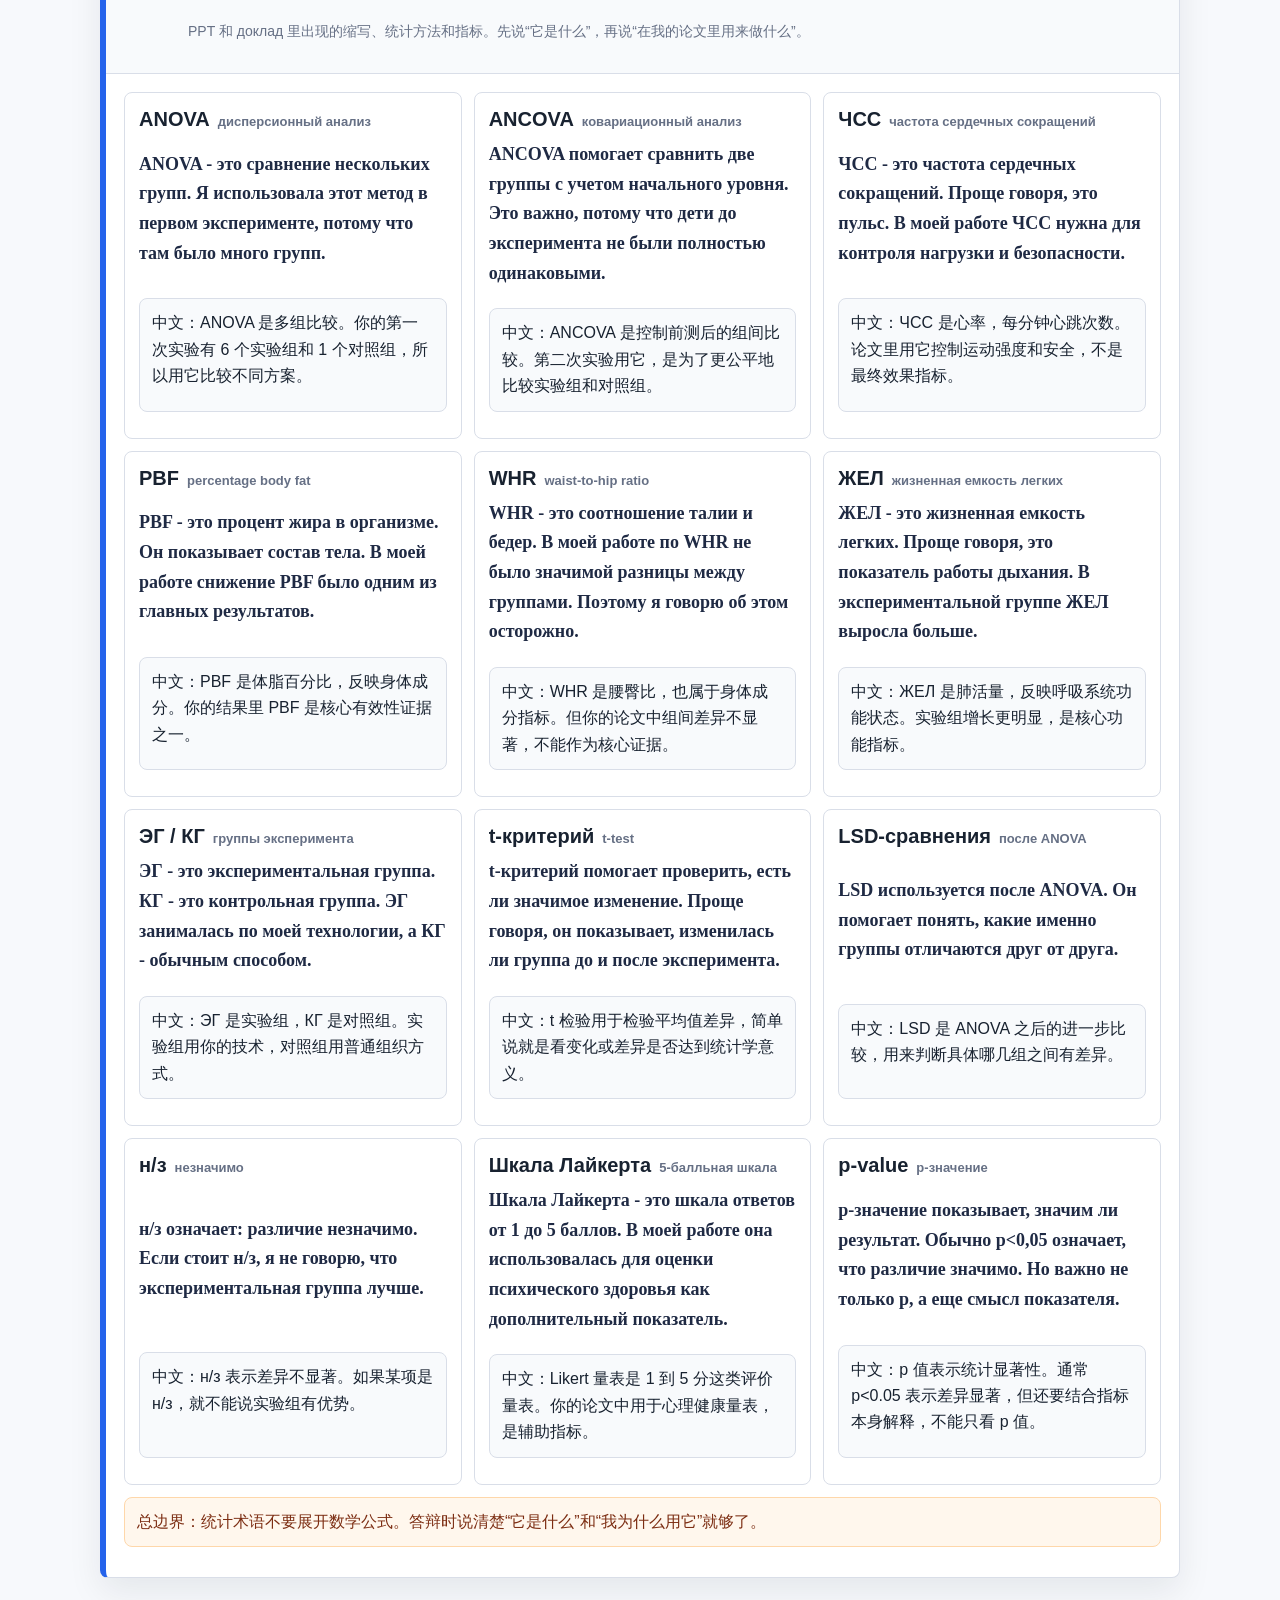
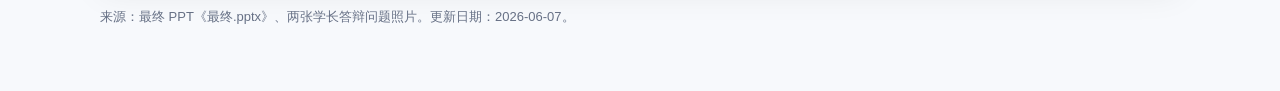
==== commit ab914eff: "Simplify defense question answers" ====
--- a/final-defense-7-questions.html
+++ b/final-defense-7-questions.html
@@ -286,10 +286,10 @@
         </div>
         <div class="q-body">
           <div class="script">
-            <p class="ru">Провинция Хэнань была выбрана не случайно. Это крупная по населению и числу школьников провинция Китая. Ее уровень развития можно считать средним: это не самый развитый и не самый слабый регион. Поэтому Хэнань подходит как достаточно показательная практическая база. Кроме того, там были дети 12-13 лет, площадки, педагоги и условия для проведения 36 занятий, контроля ЧСС и тестирования.</p>
-            <p class="zh">中文：河南不是随便选的。河南是中国人口大省、学生数量大省，发展水平中等，不是最好也不是最差，所以作为实践研究基地有一定代表性。同时基地具备 12-13 岁儿童、场地、教师、36 次课、心率监控和前后测条件。</p>
-          </div>
-          <p class="safe">边界：不要说“河南完全代表整个中国”，也不要说“河南是中国人口最多的省份”。更稳妥：河南是人口和学生规模较大的省份，发展水平中等，结果首先适用于类似的休养与健康促进机构。</p>
+            <p class="ru">Я выбрала Хэнань, потому что это большая провинция Китая. Там много школьников. Уровень развития региона средний: это не самый богатый и не самый бедный регион. Поэтому Хэнань можно использовать как достаточно типичную практическую базу для исследования.</p>
+            <p class="zh">中文：我选择河南，因为河南是中国的大省，学生多。河南发展水平中等，不是最富也不是最差，所以作为实践研究基地有一定代表性。</p>
+          </div>
+          <p class="safe">边界：不要说“河南完全代表整个中国”，也不要说“河南是中国人口最多的省份”。更稳妥：河南是人口和学生规模较大的省份，发展水平中等。</p>
         </div>
       </article>
 
@@ -304,8 +304,8 @@
         </div>
         <div class="q-body">
           <div class="script">
-            <p class="ru">В моей работе педагогическая технология - это не одно упражнение. Это система занятий в лагере. Она включает содержание, структуру 20+10, методы руководства, контроль нагрузки и оценку результатов.</p>
-            <p class="zh">中文：我的“教学技术”不是一个动作或一个练习，而是一套营地课程系统，包括内容、20+10 结构、指导方法、负荷控制和结果评价。</p>
+            <p class="ru">Педагогическая технология - это система занятий. Она показывает, что делать на занятии, как распределить время и как педагог руководит детьми. В моей работе это содержание, структура 20+10, методы, контроль ЧСС и оценка результата.</p>
+            <p class="zh">中文：教学技术是一套课程系统。它说明课上做什么、时间怎么安排、教师怎么指导孩子。在我的论文里就是内容、20+10 结构、方法、心率控制和结果评价。</p>
           </div>
           <p class="safe">边界：不要把技术说成“体育锻炼有好处”。要说它是“系统”。</p>
         </div>
@@ -322,8 +322,8 @@
         </div>
         <div class="q-body">
           <div class="script">
-            <p class="ru">Возраст 12-13 лет выбран по нескольким причинам. Во-первых, в этом возрасте важно развивать физические качества и двигательные навыки. Во-вторых, многие дети уже учатся в средней школе. В Китае впереди важный экзамен для поступления в старшую школу, и физическая подготовленность имеет практическое значение. Поэтому родители начинают больше интересоваться спортивно-оздоровительными лагерями.</p>
-            <p class="zh">中文：12-13 岁有几个理由。第一，这个年龄适合发展身体素质和动作技能。第二，很多孩子已经进入初中，后面会面临升入好高中的重要考试，体育成绩和身体素质有现实意义。第三，家长从这个阶段开始更愿意让孩子参加体育健康训练营，所以有实际需求。</p>
+            <p class="ru">Я выбрала возраст 12-13 лет по двум причинам. Во-первых, в этом возрасте хорошо развиваются физические качества. Во-вторых, многие дети уже учатся в средней школе. В Китае скоро будет важный экзамен, и физическая культура тоже важна. Поэтому родители больше думают о спорте и спортивных лагерях.</p>
+            <p class="zh">中文：我选择 12-13 岁有两个原因。第一，这个年龄适合发展身体素质。第二，很多孩子已经进入初中，后面会有重要考试，体育也很重要，所以家长会更关注体育和训练营。</p>
           </div>
           <p class="safe">边界：不要说这个年龄“效果一定最好”。更稳妥：这个年龄符合身体发展特点、教育需求和训练营实际需求。</p>
         </div>
@@ -340,7 +340,7 @@
         </div>
         <div class="q-body">
           <div class="script">
-            <p class="ru">Использовались ситуационные задания, модульные двигательные комбинации, работа в группах, текущая обратная связь и регулирование нагрузки по ЧСС. Обычные методы тоже сохранялись: объяснение, показ, повторение и исправление ошибок.</p>
+            <p class="ru">В технологии есть несколько методов: ситуационные задания, двигательные комбинации, работа в группах, обратная связь и контроль ЧСС. Обычные методы тоже есть: объяснение, показ, повторение и исправление ошибок.</p>
             <p class="zh">中文：用了情境任务、模块化动作组合、小组互动、即时反馈和按心率调节负荷。普通方法如讲解、示范、重复、纠错也保留。</p>
           </div>
           <p class="safe">边界：不要说普通方法没用。说创新方法是在普通方法基础上增加组织和反馈。</p>
@@ -358,8 +358,8 @@
         </div>
         <div class="q-body">
           <div class="script">
-            <p class="ru">Сначала нужно было понять, какая структура занятия лучше. Поэтому был поисковый эксперимент. Он помог выбрать 20+10 и среднюю интенсивность. Потом структура была уже фиксированной, и в формирующем эксперименте проверялись методы педагогического руководства.</p>
-            <p class="zh">中文：先要知道课程结构怎么安排更合理，所以做搜索性实验，选出 20+10 和中等强度。之后结构固定，再用形成性实验验证指导方法。</p>
+            <p class="ru">Сначала я должна была выбрать лучшую структуру занятия. Поэтому был поисковый эксперимент. Он показал вариант 20+10 и среднюю интенсивность. Потом эта структура была одинаковой для двух групп. Во втором эксперименте я проверяла методы руководства.</p>
+            <p class="zh">中文：我先要选出更好的课程结构，所以做搜索性实验，结果选出 20+10 和中等强度。之后两组结构一样，第二次实验只验证指导方法。</p>
           </div>
           <p class="safe">边界：如果只做一次，老师会问效果到底来自时间结构、强度，还是来自方法。两次实验把问题分开。</p>
         </div>
@@ -376,8 +376,8 @@
         </div>
         <div class="q-body">
           <div class="script">
-            <p class="ru">Эти показатели отражают разные стороны результата. PBF показывает состав тела. ЖЕЛ и бег на 1000/800 м отражают функциональное состояние и выносливость. Бег 50 м показывает скоростные качества. Именно по этим показателям были наиболее устойчивые различия.</p>
-            <p class="zh">中文：这些指标代表不同结果：PBF 看身体成分，ЖЕЛ 和 1000/800 米看功能状态和耐力，50 米看速度；这些也是结果中最稳定支持实验组优势的指标。</p>
+            <p class="ru">Я выбрала эти показатели, потому что они показывают разные результаты. PBF показывает состав тела. ЖЕЛ и бег 1000/800 м показывают выносливость и работу организма. Бег 50 м показывает скорость. По этим показателям были самые надежные результаты.</p>
+            <p class="zh">中文：我选择这些指标，因为它们反映不同结果。PBF 看身体成分，ЖЕЛ 和 1000/800 米看耐力和身体功能，50 米看速度。这些指标的结果最稳定。</p>
           </div>
           <p class="safe">边界：心理情绪、WHR、握力、仰卧起坐、柔韧性不要作为核心证据，要谨慎说。</p>
         </div>
@@ -394,8 +394,8 @@
         </div>
         <div class="q-body">
           <div class="script">
-            <p class="ru">Да, результаты могут быть использованы как основа для программ спортивно-оздоровительных лагерей и летних смен в КНР. Они полезны для проектирования занятий, подготовки наставников и контроля нагрузки. Но при внедрении нужно учитывать условия конкретного учреждения.</p>
-            <p class="zh">中文：可以作为中国体育健康营、夏令营和儿童休养机构设计课程的基础，用于课程设计、导师培训和负荷控制。但推广时要结合具体机构条件。</p>
+            <p class="ru">Да, результаты можно использовать шире. Они могут помочь при создании программ для спортивно-оздоровительных лагерей в Китае. Они также полезны для подготовки наставников и контроля нагрузки. Но программу нужно адаптировать к условиям конкретного лагеря.</p>
+            <p class="zh">中文：可以更广泛地使用。它可以帮助中国体育健康营设计课程，也能用于导师培训和负荷控制。但具体使用时要根据每个营地的条件调整。</p>
           </div>
           <p class="safe">边界：不要说“已经能直接全国推广”。更稳妥是“可作为类似机构的实践依据，未来需要更多地区验证”。</p>
         </div>
@@ -414,73 +414,73 @@
           <div class="term-grid">
             <div class="term">
               <h3>ANOVA <span>дисперсионный анализ</span></h3>
-              <p class="ru">ANOVA - это метод сравнения нескольких групп. В моей работе он использовался в поисковом эксперименте, где было шесть экспериментальных групп и одна контрольная группа.</p>
+              <p class="ru">ANOVA - это сравнение нескольких групп. Я использовала этот метод в первом эксперименте, потому что там было много групп.</p>
               <p class="zh">中文：ANOVA 是多组比较。你的第一次实验有 6 个实验组和 1 个对照组，所以用它比较不同方案。</p>
             </div>
 
             <div class="term">
               <h3>ANCOVA <span>ковариационный анализ</span></h3>
-              <p class="ru">ANCOVA - это сравнение групп с учетом исходного уровня. В формирующем эксперименте он помог сравнить ЭГ и КГ более корректно, потому что дети до эксперимента не были полностью одинаковыми.</p>
+              <p class="ru">ANCOVA помогает сравнить две группы с учетом начального уровня. Это важно, потому что дети до эксперимента не были полностью одинаковыми.</p>
               <p class="zh">中文：ANCOVA 是控制前测后的组间比较。第二次实验用它，是为了更公平地比较实验组和对照组。</p>
             </div>
 
             <div class="term">
               <h3>ЧСС <span>частота сердечных сокращений</span></h3>
-              <p class="ru">ЧСС - это частота сердечных сокращений, то есть количество ударов сердца в минуту. В моей работе ЧСС использовалась для контроля интенсивности нагрузки и безопасности занятий.</p>
+              <p class="ru">ЧСС - это частота сердечных сокращений. Проще говоря, это пульс. В моей работе ЧСС нужна для контроля нагрузки и безопасности.</p>
               <p class="zh">中文：ЧСС 是心率，每分钟心跳次数。论文里用它控制运动强度和安全，不是最终效果指标。</p>
             </div>
 
             <div class="term">
               <h3>PBF <span>percentage body fat</span></h3>
-              <p class="ru">PBF - это процент жира в организме. Этот показатель отражает состав тела. В моей работе снижение PBF было одним из основных доказательств эффективности технологии.</p>
+              <p class="ru">PBF - это процент жира в организме. Он показывает состав тела. В моей работе снижение PBF было одним из главных результатов.</p>
               <p class="zh">中文：PBF 是体脂百分比，反映身体成分。你的结果里 PBF 是核心有效性证据之一。</p>
             </div>
 
             <div class="term">
               <h3>WHR <span>waist-to-hip ratio</span></h3>
-              <p class="ru">WHR - это соотношение окружности талии и бедер. Он также относится к составу тела, но в моем исследовании межгрупповые различия по WHR не были значимыми.</p>
+              <p class="ru">WHR - это соотношение талии и бедер. В моей работе по WHR не было значимой разницы между группами. Поэтому я говорю об этом осторожно.</p>
               <p class="zh">中文：WHR 是腰臀比，也属于身体成分指标。但你的论文中组间差异不显著，不能作为核心证据。</p>
             </div>
 
             <div class="term">
               <h3>ЖЕЛ <span>жизненная емкость легких</span></h3>
-              <p class="ru">ЖЕЛ - это жизненная емкость легких. Она показывает функциональное состояние дыхательной системы. В эксперименте прирост ЖЕЛ в экспериментальной группе был больше.</p>
+              <p class="ru">ЖЕЛ - это жизненная емкость легких. Проще говоря, это показатель работы дыхания. В экспериментальной группе ЖЕЛ выросла больше.</p>
               <p class="zh">中文：ЖЕЛ 是肺活量，反映呼吸系统功能状态。实验组增长更明显，是核心功能指标。</p>
             </div>
 
             <div class="term">
               <h3>ЭГ / КГ <span>группы эксперимента</span></h3>
-              <p class="ru">ЭГ - это экспериментальная группа, а КГ - контрольная группа. ЭГ занималась по разработанной технологии, а КГ - по обычной организации занятий.</p>
+              <p class="ru">ЭГ - это экспериментальная группа. КГ - это контрольная группа. ЭГ занималась по моей технологии, а КГ - обычным способом.</p>
               <p class="zh">中文：ЭГ 是实验组，КГ 是对照组。实验组用你的技术，对照组用普通组织方式。</p>
             </div>
 
             <div class="term">
               <h3>t-критерий <span>t-test</span></h3>
-              <p class="ru">t-критерий использовался для проверки различий средних значений. Проще говоря, он помогает понять, есть ли статистически значимое изменение или различие.</p>
+              <p class="ru">t-критерий помогает проверить, есть ли значимое изменение. Проще говоря, он показывает, изменилась ли группа до и после эксперимента.</p>
               <p class="zh">中文：t 检验用于检验平均值差异，简单说就是看变化或差异是否达到统计学意义。</p>
             </div>
 
             <div class="term">
               <h3>LSD-сравнения <span>после ANOVA</span></h3>
-              <p class="ru">LSD-сравнения использовались после ANOVA, чтобы уточнить, между какими именно группами есть различия. Это дополнительная процедура после общего сравнения групп.</p>
+              <p class="ru">LSD используется после ANOVA. Он помогает понять, какие именно группы отличаются друг от друга.</p>
               <p class="zh">中文：LSD 是 ANOVA 之后的进一步比较，用来判断具体哪几组之间有差异。</p>
             </div>
 
             <div class="term">
               <h3>н/з <span>незначимо</span></h3>
-              <p class="ru">н/з означает, что различие статистически незначимо. Если показатель н/з, я не делаю вывод о преимуществе экспериментальной группы.</p>
+              <p class="ru">н/з означает: различие незначимо. Если стоит н/з, я не говорю, что экспериментальная группа лучше.</p>
               <p class="zh">中文：н/з 表示差异不显著。如果某项是 н/з，就不能说实验组有优势。</p>
             </div>
 
             <div class="term">
               <h3>Шкала Лайкерта <span>5-балльная шкала</span></h3>
-              <p class="ru">Шкала Лайкерта - это шкала ответов, например от 1 до 5 баллов. В моей работе она использовалась в шкале психического здоровья как вспомогательный показатель.</p>
+              <p class="ru">Шкала Лайкерта - это шкала ответов от 1 до 5 баллов. В моей работе она использовалась для оценки психического здоровья как дополнительный показатель.</p>
               <p class="zh">中文：Likert 量表是 1 到 5 分这类评价量表。你的论文中用于心理健康量表，是辅助指标。</p>
             </div>
 
             <div class="term">
               <h3>p-value <span>p-значение</span></h3>
-              <p class="ru">p-значение показывает статистическую значимость результата. Обычно p&lt;0,05 означает, что различие статистически значимо. Но важно также смотреть, какой это показатель и как его интерпретировать.</p>
+              <p class="ru">p-значение показывает, значим ли результат. Обычно p&lt;0,05 означает, что различие значимо. Но важно не только p, а еще смысл показателя.</p>
               <p class="zh">中文：p 值表示统计显著性。通常 p&lt;0.05 表示差异显著，但还要结合指标本身解释，不能只看 p 值。</p>
             </div>
           </div>
